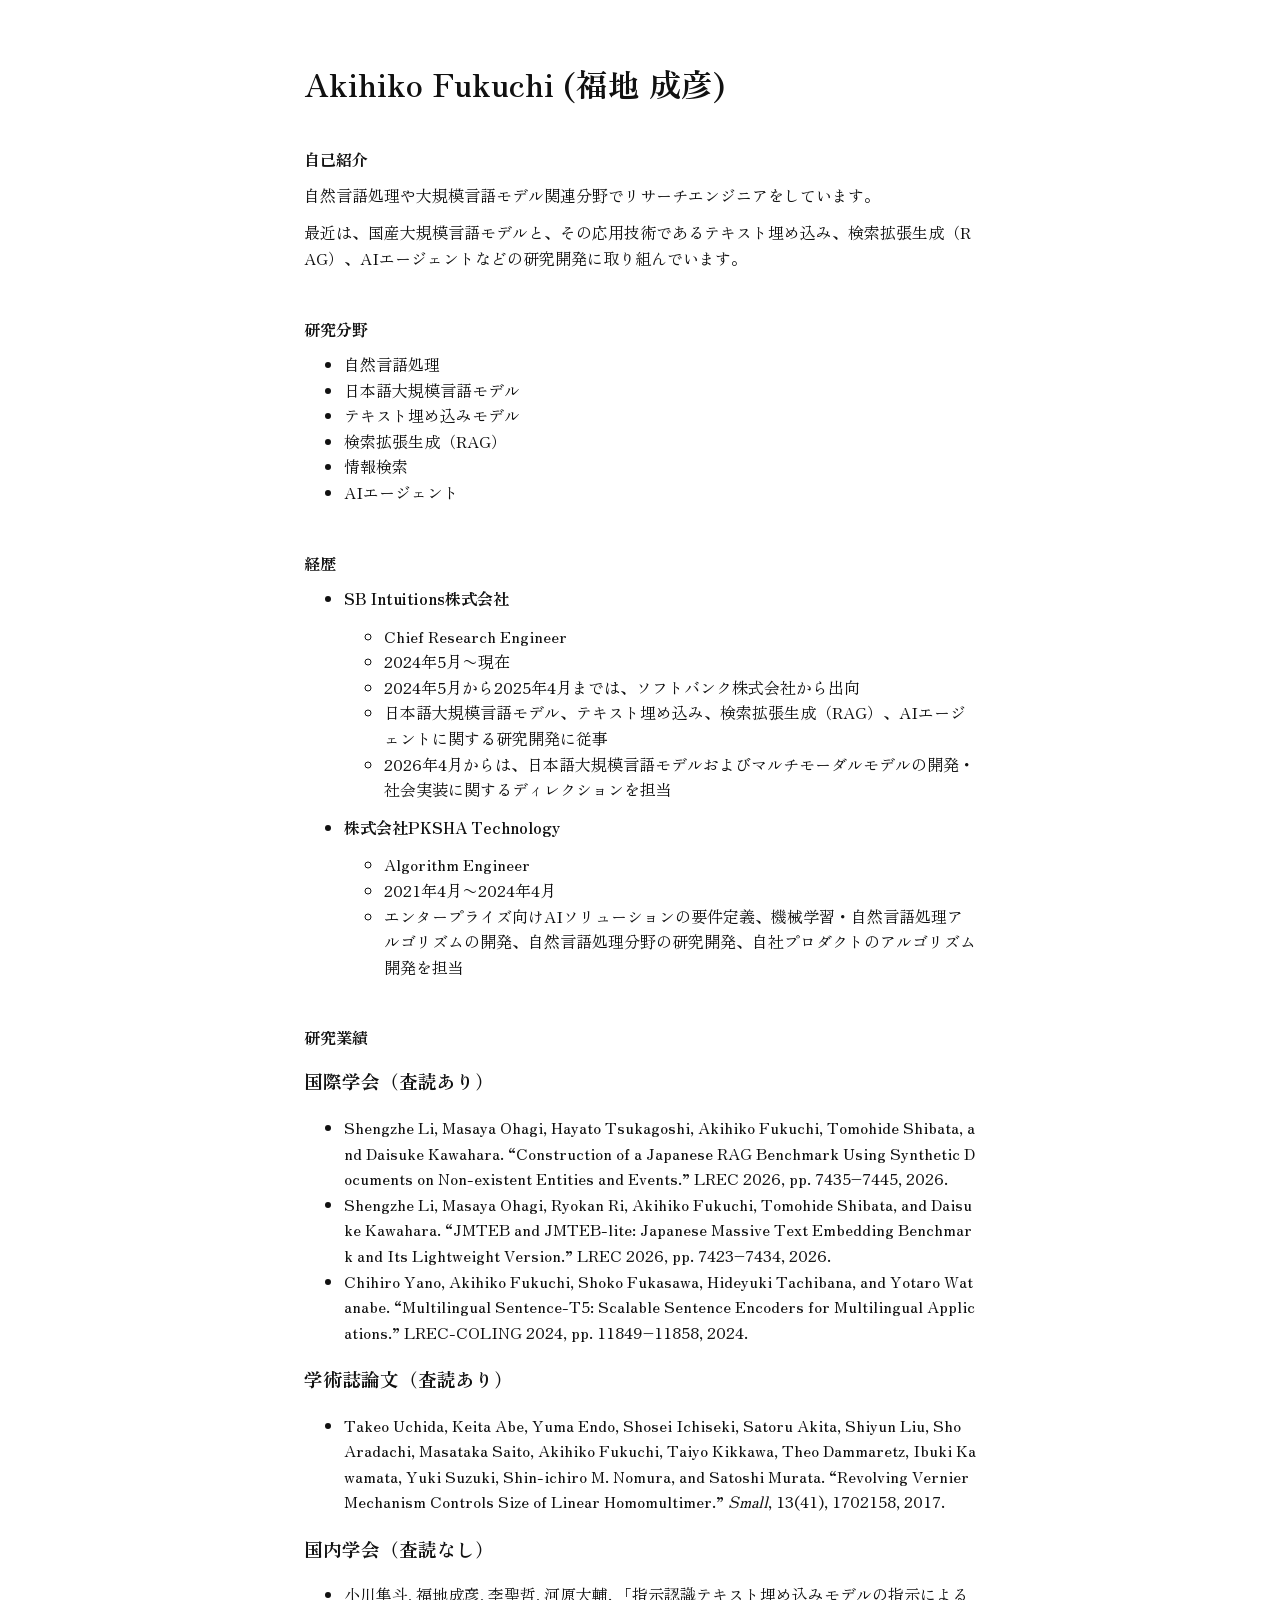
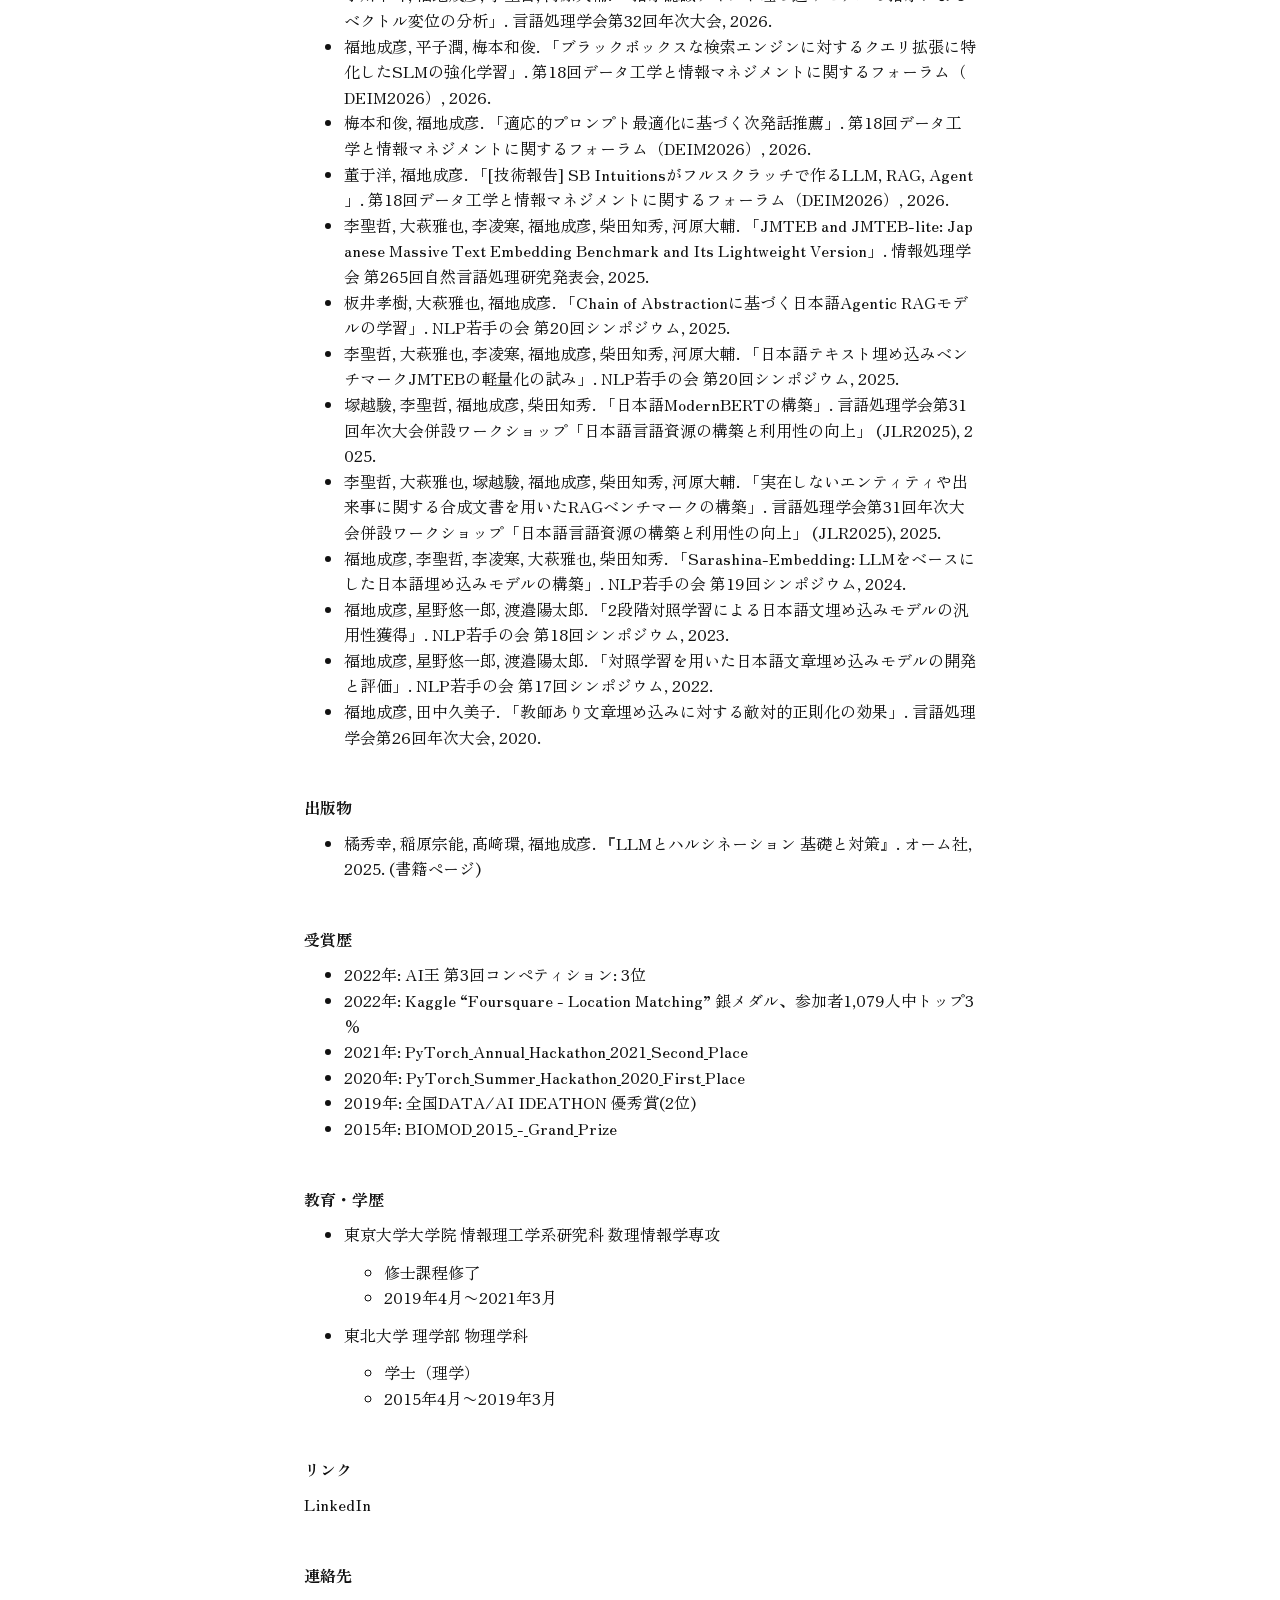
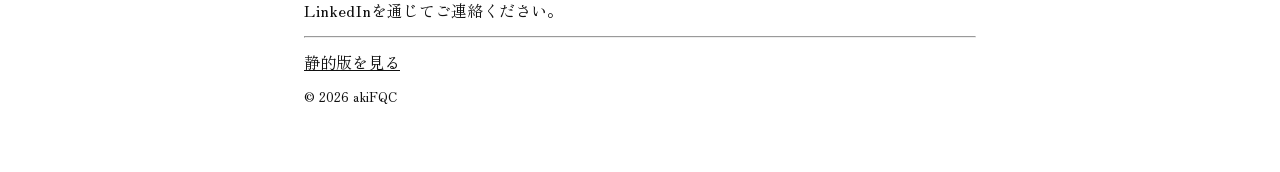
==== index.html @ ea6558e3 "Publish profile site from 673762f" ====
<!doctype html>
<html lang="ja">
  <head>
    <meta charset="utf-8">
    <meta name="viewport" content="width=device-width, initial-scale=1">
    <title>Akihiko Fukuchi</title>
    <link rel="canonical" href="/ja/">
    <meta http-equiv="refresh" content="0; url=/ja/">
    <script>window.location.replace("/ja/");</script>
  </head>
  <body>
    <p><a href="/ja/">日本語版へ移動</a></p>
  </body>
</html>
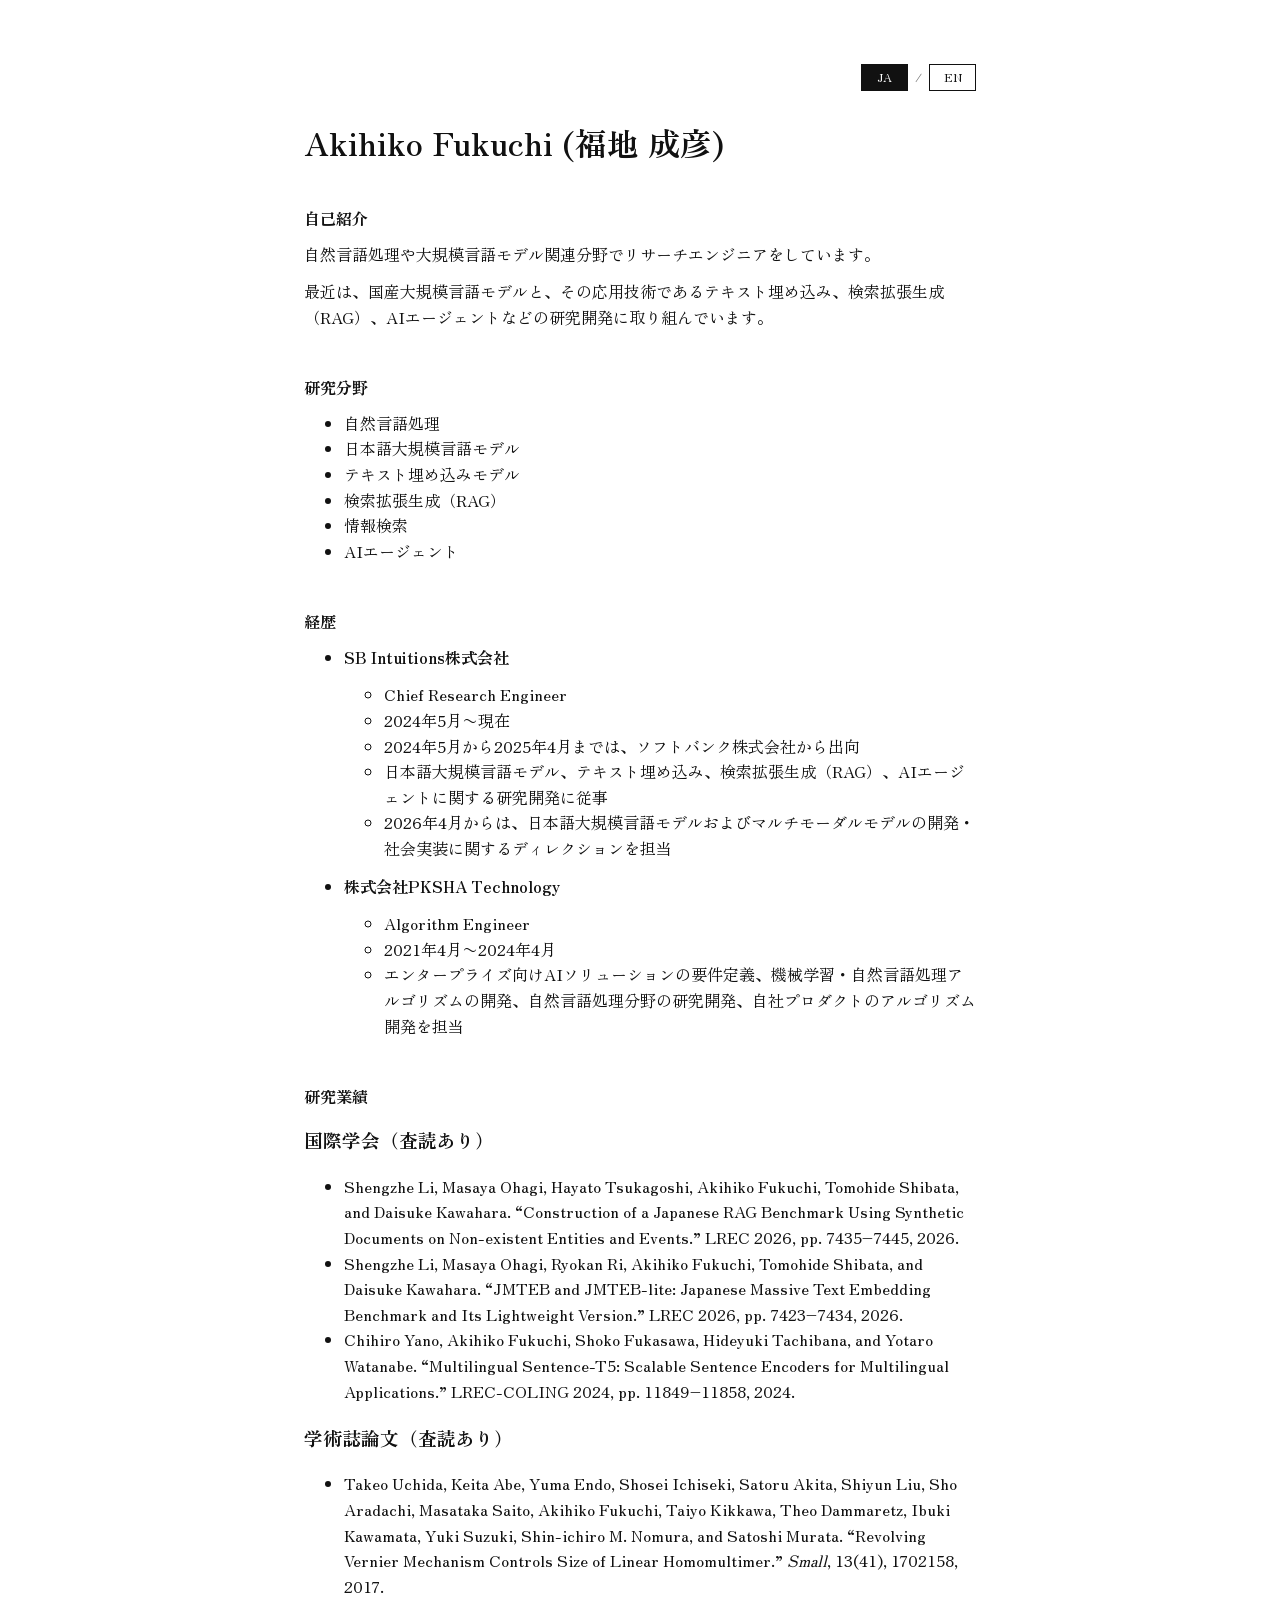
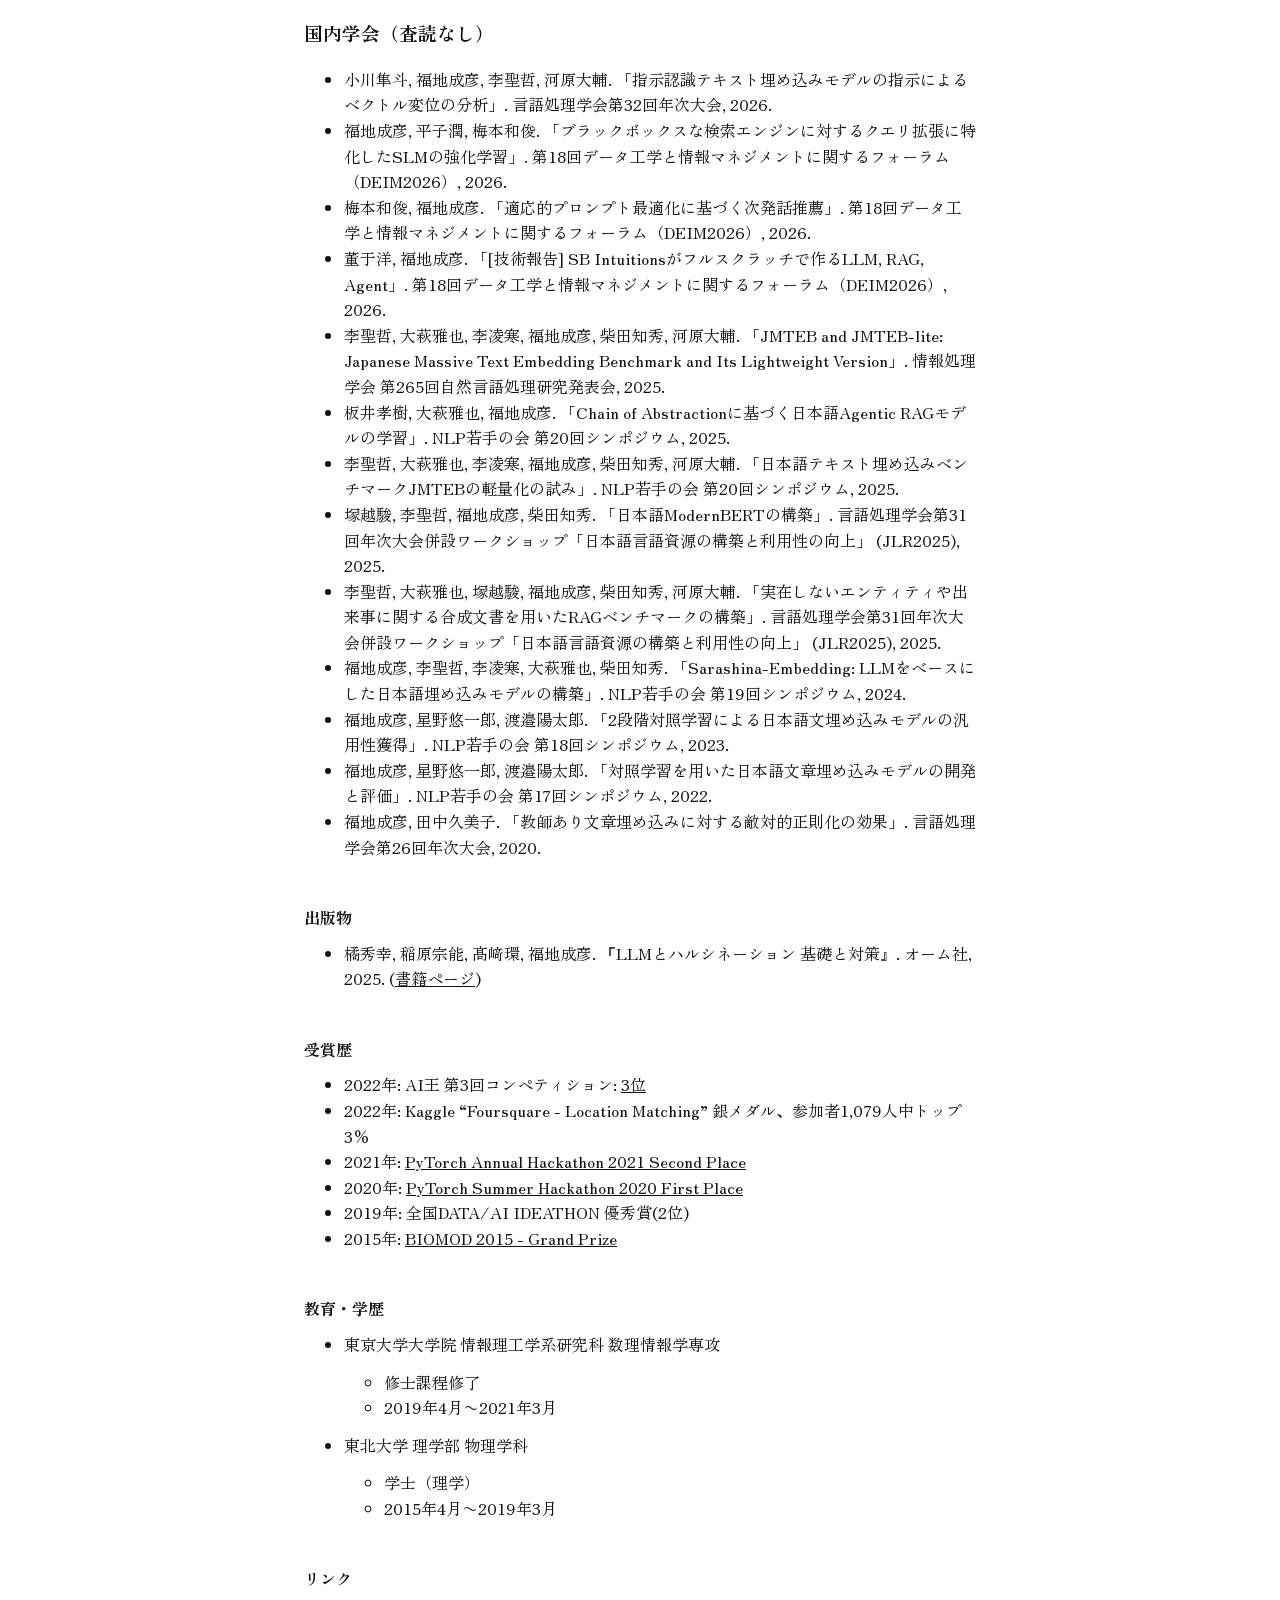
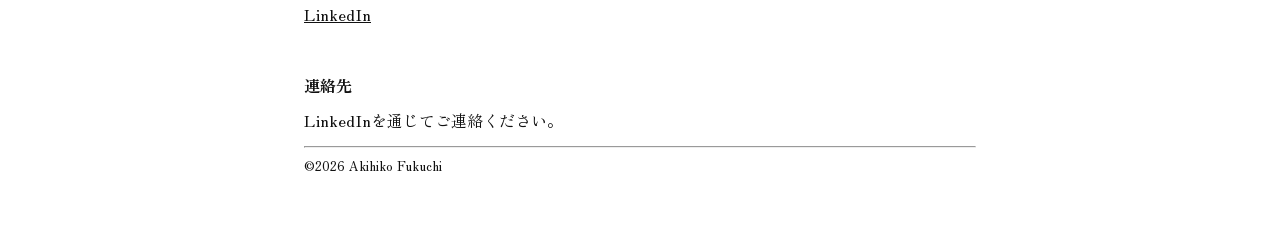
==== commit 39b8207e: "Publish profile site from 4317358" ====
--- a/index.html
+++ b/index.html
@@ -4,7 +4,7 @@
     <meta charset="utf-8">
     <meta name="viewport" content="width=device-width, initial-scale=1">
     <title>Akihiko Fukuchi</title>
-    <link rel="canonical" href="/ja/">
+    <link rel="canonical" href="https://akifqc.github.io/ja/">
     <meta http-equiv="refresh" content="0; url=/ja/">
     <script>window.location.replace("/ja/");</script>
   </head>
